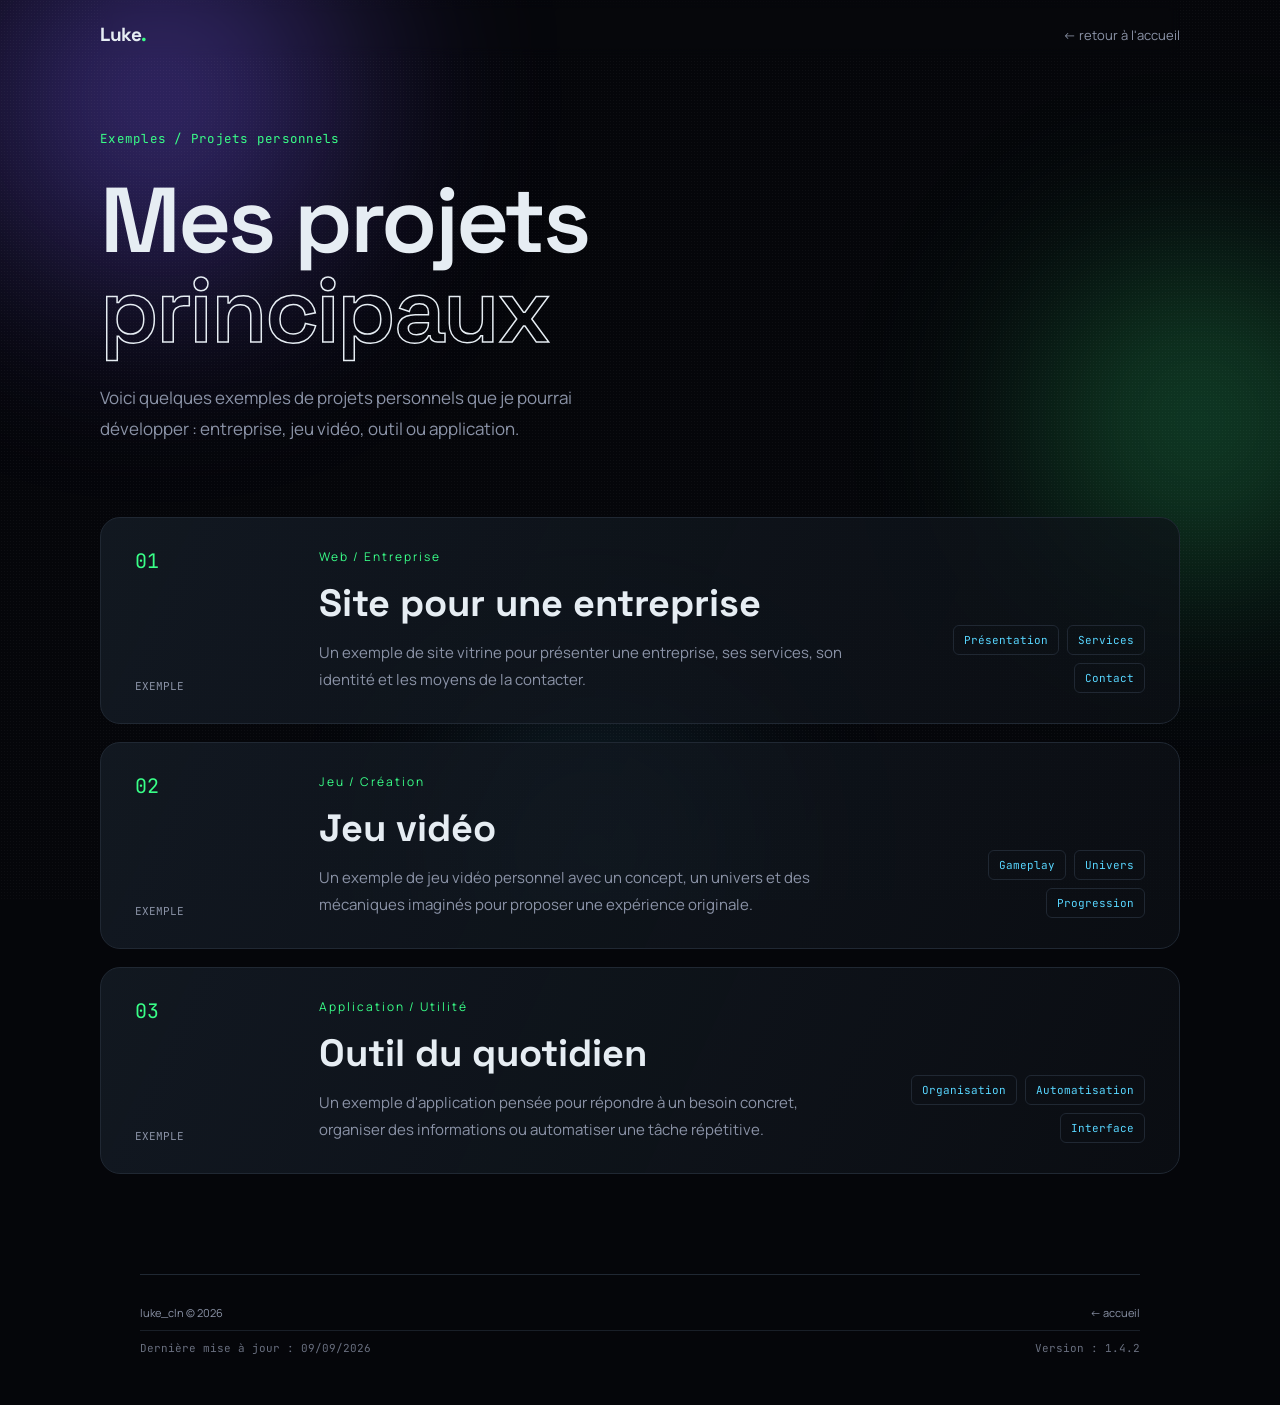
==== prin_project.html @ 0bf1b90a "Add files via upload" ====
<!DOCTYPE html>
<html lang="fr">
<head>
<meta charset="UTF-8">
<meta name="viewport" content="width=device-width, initial-scale=1.0">
<title>Mes projets personnels — Luke Coulon</title>
<link rel="preconnect" href="https://fonts.googleapis.com">
<link rel="preconnect" href="https://fonts.gstatic.com" crossorigin>
<link href="https://fonts.googleapis.com/css2?family=Space+Grotesk:wght@500;600;700&family=Manrope:wght@400;500;600;700&family=JetBrains+Mono:wght@400;500&display=swap" rel="stylesheet">
<link rel="stylesheet" href="style.css">
</head>
<body class="home projects-page">

<div class="bg-orbs" aria-hidden="true">
  <span class="orb orb-a"></span>
  <span class="orb orb-b"></span>
  <span class="orb orb-c"></span>
  <span class="grain"></span>
</div>

<header class="topbar">
  <a href="index.html" class="brand">Luke<span>.</span></a>
  <a href="index.html" class="back-link">← retour à l'accueil</a>
</header>

<main class="projects-page-main">
  <section class="projects-page-intro reveal">
    <span class="section-index">Exemples / Projets personnels</span>
    <h1>Mes projets<br><span>principaux</span></h1>
    <p>Voici quelques exemples de projets personnels que je pourrai développer : entreprise, jeu vidéo, outil ou application.</p>
  </section>

  <section class="personal-project-list" aria-label="Présentation de mes projets personnels">
    <article class="personal-project tilt">
      <div class="personal-project-meta"><span>01</span><span>Exemple</span></div>
      <div class="personal-project-content">
        <div>
          <span class="hero-label">Web / Entreprise</span>
          <h2>Site pour une entreprise</h2>
          <p>Un exemple de site vitrine pour présenter une entreprise, ses services, son identité et les moyens de la contacter.</p>
        </div>
        <div class="project-tech-list"><span>Présentation</span><span>Services</span><span>Contact</span></div>
      </div>
    </article>

    <article class="personal-project tilt">
      <div class="personal-project-meta"><span>02</span><span>Exemple</span></div>
      <div class="personal-project-content">
        <div>
          <span class="hero-label">Jeu / Création</span>
          <h2>Jeu vidéo</h2>
          <p>Un exemple de jeu vidéo personnel avec un concept, un univers et des mécaniques imaginés pour proposer une expérience originale.</p>
        </div>
        <div class="project-tech-list"><span>Gameplay</span><span>Univers</span><span>Progression</span></div>
      </div>
    </article>

    <article class="personal-project tilt">
      <div class="personal-project-meta"><span>03</span><span>Exemple</span></div>
      <div class="personal-project-content">
        <div>
          <span class="hero-label">Application / Utilité</span>
          <h2>Outil du quotidien</h2>
          <p>Un exemple d'application pensée pour répondre à un besoin concret, organiser des informations ou automatiser une tâche répétitive.</p>
        </div>
        <div class="project-tech-list"><span>Organisation</span><span>Automatisation</span><span>Interface</span></div>
      </div>
    </article>
  </section>
</main>

<footer>
  <div class="footer-row">
    <span>luke_cln © 2026</span>
    <a href="index.html">← accueil</a>
  </div>
  <div class="footer-meta">
    <span>Dernière mise à jour : 09/09/2026</span>
    <span>Version : 1.4.2</span>
  </div>
</footer>

<script>
const reduceMotion = window.matchMedia("(prefers-reduced-motion: reduce)").matches;

if (!reduceMotion) {
  document.querySelectorAll(".tilt").forEach((card) => {
    card.addEventListener("pointermove", (event) => {
      const rect = card.getBoundingClientRect();
      const x = (event.clientX - rect.left) / rect.width - 0.5;
      const y = (event.clientY - rect.top) / rect.height - 0.5;
      card.style.transform = `perspective(700px) rotateX(${y * -6}deg) rotateY(${x * 6}deg) translateY(-3px)`;
    });
    card.addEventListener("pointerleave", () => { card.style.transform = ""; });
  });
}
</script>
</body>
</html>
---- style.css ----
/* =====================================================
   TOKENS
   - le monospace reste la signature de la partie "dev"
     (project.html) : body par défaut = mono.
   - la page d'accueil (body.home) bascule sur les polices
     d'affichage/texte, le mono n'y sert plus qu'à quelques
     détails ponctuels (aperçu terminal).
===================================================== */

* {
  box-sizing: border-box;
}

:root {
  --bg: #05060a;
  --panel: #0d1117;
  --panel-light: #131a23;
  --border: #202833;
  --border-hover: #34424f;

  --text: #e6edf3;
  --muted: #8b93a7;
  --green: #39ff88;
  --green-dim: rgba(57, 255, 136, 0.12);
  --violet: #7c5cff;
  --violet-dim: rgba(124, 92, 255, 0.16);
  --cyan: #58d6ff;
  --red: #ff5f56;

  --radius: 10px;
  --radius-sm: 6px;
  --radius-lg: 20px;

  --mono: "JetBrains Mono", "Fira Code", ui-monospace, SFMono-Regular, Menlo, monospace;
  --font-body: "Manrope", -apple-system, BlinkMacSystemFont, "Segoe UI", sans-serif;
  --font-display: "Space Grotesk", var(--font-body);
}

html {
  scroll-behavior: smooth;
}

body {
  margin: 0;
  background: var(--bg);
  color: var(--text);
  font-family: var(--mono);
  font-size: 15px;
  min-height: 100vh;
}

a {
  color: inherit;
}

::selection {
  background: var(--green-dim);
  color: var(--green);
}

a:focus-visible,
button:focus-visible,
input:focus-visible {
  outline: 2px solid var(--green);
  outline-offset: 2px;
}

@media (prefers-reduced-motion: reduce) {
  * {
    animation-duration: 0.001ms !important;
    transition-duration: 0.001ms !important;
  }
}

/* =====================================================
   BOUTONS (partagés)
===================================================== */

.btn {
  display: inline-flex;
  align-items: center;
  gap: 10px;
  padding: 14px 24px;
  border-radius: 999px;
  font-family: var(--font-body);
  font-weight: 600;
  font-size: 14.5px;
  text-decoration: none;
  cursor: pointer;
  border: 1px solid transparent;
  transition: transform 0.25s cubic-bezier(.2,.8,.2,1), box-shadow 0.25s ease, background 0.25s ease, border-color 0.25s ease;
}

.btn:hover {
  transform: translateY(-2px) scale(1.03);
}

.btn-primary {
  background: linear-gradient(135deg, var(--green), #1fd66f);
  color: #04150a;
  box-shadow: 0 10px 30px rgba(57, 255, 136, 0.25);
}

.btn-primary:hover {
  box-shadow: 0 16px 40px rgba(57, 255, 136, 0.35);
}

.btn-ghost {
  background: rgba(255, 255, 255, 0.04);
  border-color: var(--border);
  color: var(--text);
}

.btn-ghost:hover {
  border-color: var(--border-hover);
  background: rgba(255, 255, 255, 0.07);
}

/* =====================================================
   FOOTER (partagé)
===================================================== */

footer {
  border-top: 1px solid var(--border);
  padding: 22px min(1000px, 92%) 40px;
  max-width: 1000px;
  margin: 0 auto;
  display: flex;
  flex-direction: column;
  gap: 10px;
  color: var(--muted);
  font-size: 11px;
}

body.home footer {
  padding: 30px 0 50px;
  width: min(1080px, 90%);
  font-family: var(--font-body);
}

footer .footer-row {
  display: flex;
  justify-content: space-between;
}

footer .footer-meta {
  display: flex;
  justify-content: space-between;
  padding-top: 10px;
  border-top: 1px solid var(--border);
  opacity: 0.75;
  font-family: var(--mono);
}

footer a {
  color: var(--muted);
  text-decoration: none;
}

footer a:hover {
  color: var(--green);
}

@media (max-width: 520px) {
  footer .footer-meta {
    flex-direction: column;
    gap: 4px;
  }
}


/* =========================================================
   =========================================================
   PARTIE ACCUEIL — body.home
   Univers "portfolio" : profondeur, verre, cartes vivantes.
   =========================================================
   ========================================================= */

body.home {
  font-family: var(--font-body);
  overflow-x: hidden;
}

body.home h1,
body.home h2,
body.home h3,
body.home .brand {
  font-family: var(--font-display);
}

/* ---------- fond en profondeur ---------- */

.bg-orbs {
  position: fixed;
  inset: 0;
  z-index: -1;
  overflow: hidden;
  pointer-events: none;
}

.orb {
  position: absolute;
  border-radius: 50%;
  filter: blur(90px);
  opacity: 0.55;
  transition: transform 0.2s ease-out;
  will-change: transform;
}

.orb-a {
  width: 560px;
  height: 560px;
  top: -180px;
  left: -120px;
  background: radial-gradient(circle, var(--violet), transparent 70%);
}

.orb-b {
  width: 480px;
  height: 480px;
  top: 20%;
  right: -160px;
  background: radial-gradient(circle, var(--green), transparent 70%);
  opacity: 0.35;
}

.orb-c {
  width: 420px;
  height: 420px;
  bottom: -160px;
  left: 30%;
  background: radial-gradient(circle, var(--cyan), transparent 70%);
  opacity: 0.22;
}

.grain {
  position: absolute;
  inset: 0;
  background-image: radial-gradient(rgba(255,255,255,0.035) 1px, transparent 1px);
  background-size: 3px 3px;
  mix-blend-mode: overlay;
}

/* ---------- topbar ---------- */

.topbar {
  position: sticky;
  top: 0;
  z-index: 20;
  display: flex;
  align-items: center;
  justify-content: space-between;
  width: min(1080px, 90%);
  margin: 0 auto;
  padding: 22px 0;
  backdrop-filter: blur(6px);
}

.brand {
  font-weight: 700;
  font-size: 19px;
  text-decoration: none;
  color: var(--text);
  letter-spacing: -0.02em;
}

.brand span {
  color: var(--green);
}

.topnav {
  display: flex;
  align-items: center;
  gap: 26px;
}

.topnav a {
  text-decoration: none;
  color: var(--muted);
  font-size: 14px;
  font-weight: 500;
  transition: color 0.2s ease;
}

.topnav a:hover {
  color: var(--text);
}

.topnav-cta {
  padding: 8px 16px;
  border-radius: 999px;
  border: 1px solid var(--border);
  color: var(--text) !important;
}

.topnav-cta:hover {
  border-color: var(--green);
  color: var(--green) !important;
}

/* ---------- hero ---------- */

.hero {
  width: min(1080px, 90%);
  margin: 0 auto;
  min-height: 82vh;
  display: grid;
  grid-template-columns: 1.15fr 0.85fr;
  align-items: center;
  gap: 50px;
  padding: 40px 0 60px;
}

.hero-content.reveal {
  animation: rise 0.8s cubic-bezier(.2,.8,.2,1) both;
}

@keyframes rise {
  from { opacity: 0; transform: translateY(22px); }
  to { opacity: 1; transform: translateY(0); }
}

.hero-kicker {
  color: var(--muted);
  font-size: 14.5px;
  margin: 0 0 22px;
  max-width: 360px;
  line-height: 1.6;
}

.hero-title {
  font-size: clamp(38px, 5vw, 60px);
  line-height: 1.08;
  font-weight: 600;
  letter-spacing: -0.02em;
  margin: 0 0 24px;
}

.hero-highlight {
  background: linear-gradient(100deg, var(--green), var(--cyan));
  -webkit-background-clip: text;
  background-clip: text;
  color: transparent;
}

.hero-description {
  color: var(--muted);
  font-size: 17px;
  line-height: 1.7;
  max-width: 480px;
  margin: 0 0 36px;
}

.hero-actions {
  display: flex;
  gap: 14px;
  flex-wrap: wrap;
}

.hero-card {
  position: relative;
  background: linear-gradient(180deg, rgba(255,255,255,0.05), rgba(255,255,255,0.02));
  border: 1px solid var(--border);
  border-radius: var(--radius-lg);
  padding: 30px;
  backdrop-filter: blur(14px);
  box-shadow: 0 30px 80px rgba(0,0,0,0.5);
  transform-style: preserve-3d;
  transition: transform 0.25s cubic-bezier(.2,.8,.2,1);
}

.hero-card-glow {
  position: absolute;
  inset: -1px;
  border-radius: inherit;
  background: linear-gradient(135deg, rgba(57,255,136,0.25), transparent 40%);
  z-index: -1;
  filter: blur(20px);
}

.hero-card-row {
  display: flex;
  justify-content: space-between;
  align-items: center;
  padding: 14px 0;
  border-bottom: 1px solid var(--border);
}

.hero-card-row:first-of-type {
  padding-top: 0;
}

.hero-card-label {
  color: var(--muted);
  font-size: 13px;
}

.hero-card-row strong {
  font-size: 15px;
  font-weight: 600;
}

.hero-card-github {
  display: flex;
  align-items: center;
  gap: 9px;
  margin-top: 18px;
  color: var(--green);
  text-decoration: none;
  font-family: var(--mono);
  font-size: 12.5px;
}

.hero-card-github:hover {
  text-decoration: underline;
}

/* ---------- sections génériques ---------- */

.section {
  width: min(1080px, 90%);
  margin: 0 auto;
  padding: 90px 0;
}

.section-head {
  margin-bottom: 44px;
}

.section-index {
  display: inline-block;
  color: var(--green);
  font-family: var(--mono);
  font-size: 12.5px;
  letter-spacing: 0.02em;
  margin-bottom: 10px;
}

.section-head h2 {
  font-size: clamp(26px, 3.2vw, 36px);
  font-weight: 600;
  margin: 0;
  letter-spacing: -0.01em;
}

/* ---------- profil ---------- */

.about-grid {
  display: grid;
  grid-template-columns: 0.85fr 1.15fr;
  gap: 40px;
  align-items: start;
}

.about-text {
  color: var(--muted);
  font-size: 17px;
  line-height: 1.85;
  margin: 0;
}

.info-grid {
  display: grid;
  grid-template-columns: repeat(2, 1fr);
  gap: 14px;
}

.info-card {
  background: rgba(255,255,255,0.03);
  border: 1px solid var(--border);
  border-radius: var(--radius);
  padding: 20px;
  transition: transform 0.25s cubic-bezier(.2,.8,.2,1), border-color 0.25s ease, background 0.25s ease;
}

.info-card:hover {
  border-color: var(--border-hover);
  background: rgba(255,255,255,0.05);
}

.info-icon {
  color: var(--green);
  width: 38px;
  height: 38px;
  display: flex;
  align-items: center;
  justify-content: center;
  border-radius: var(--radius-sm);
  background: var(--green-dim);
  margin-bottom: 16px;
}

.info-label {
  display: block;
  color: var(--muted);
  font-size: 12px;
  margin-bottom: 6px;
}

.info-card strong {
  font-size: 15.5px;
  font-weight: 600;
}

/* ---------- competences ---------- */

.skills-grid {
  display: grid;
  grid-template-columns: repeat(auto-fit, minmax(230px, 1fr));
  gap: 16px;
}

.skill-card {
  background: rgba(255,255,255,0.03);
  border: 1px solid var(--border);
  border-radius: var(--radius);
  padding: 22px;
  transition: transform 0.25s cubic-bezier(.2,.8,.2,1), border-color 0.25s ease;
}

.skill-card:hover {
  border-color: var(--green);
}

.skill-top {
  display: flex;
  justify-content: space-between;
  font-size: 14.5px;
  font-weight: 600;
  margin-bottom: 14px;
}

.skill-percent {
  color: var(--muted);
  font-weight: 500;
  font-family: var(--mono);
  font-size: 12.5px;
}

.skill-track {
  height: 6px;
  border-radius: 10px;
  background: rgba(255,255,255,0.06);
  overflow: hidden;
}

.skill-track i {
  display: block;
  width: 0%;
  height: 100%;
  border-radius: 10px;
  background: linear-gradient(90deg, var(--green), var(--cyan));
  box-shadow: 0 0 14px rgba(57,255,136,0.45);
  transition: width 1.1s cubic-bezier(.2,.8,.2,1);
}

/* ---------- parcours ---------- */

.timeline {
  position: relative;
  display: flex;
  flex-direction: column;
  gap: 30px;
  padding-left: 30px;
}

.timeline::before {
  content: "";
  position: absolute;
  left: 5px;
  top: 6px;
  bottom: 6px;
  width: 1px;
  background: linear-gradient(var(--green), transparent 90%);
}

.timeline-item {
  position: relative;
}

.timeline-marker {
  position: absolute;
  left: -30px;
  top: 22px;
  width: 11px;
  height: 11px;
  border-radius: 50%;
  background: var(--green);
  box-shadow: 0 0 0 4px var(--green-dim);
}

.timeline-marker-open {
  background: var(--muted);
  box-shadow: 0 0 0 4px rgba(255,255,255,0.06);
}

.timeline-card {
  background: rgba(255,255,255,0.03);
  border: 1px solid var(--border);
  border-radius: var(--radius);
  padding: 24px 26px;
  transition: transform 0.25s cubic-bezier(.2,.8,.2,1), border-color 0.25s ease;
}

.timeline-card:hover {
  border-color: var(--border-hover);
}

.timeline-card-open {
  border-style: dashed;
}

.timeline-date {
  display: inline-block;
  color: var(--green);
  font-family: var(--mono);
  font-size: 12.5px;
  margin-bottom: 10px;
}

.timeline-card h3 {
  margin: 0 0 8px;
  font-size: 17px;
  font-weight: 600;
}

.timeline-card p {
  margin: 0;
  color: var(--muted);
  font-size: 14.5px;
  line-height: 1.7;
}

/* ---------- teaser terminal (porte vers project.html) ---------- */

.terminal-teaser {
  display: block;
  text-decoration: none;
  color: var(--text);
  background: #080b10;
  border: 1px solid var(--border);
  border-radius: var(--radius-lg);
  overflow: hidden;
  box-shadow: 0 30px 80px rgba(0,0,0,0.5);
  transition: transform 0.25s cubic-bezier(.2,.8,.2,1), border-color 0.25s ease;
}

.terminal-teaser:hover {
  border-color: var(--green);
}

.terminal-teaser-window {
  display: flex;
  align-items: center;
  gap: 16px;
  height: 42px;
  padding: 0 18px;
  background: #11161d;
  border-bottom: 1px solid var(--border);
}

.terminal-teaser-buttons {
  display: flex;
  gap: 7px;
}

.terminal-teaser-buttons span {
  width: 10px;
  height: 10px;
  border-radius: 50%;
  display: inline-block;
}

.terminal-teaser-buttons span:nth-child(1) { background: var(--red); }
.terminal-teaser-buttons span:nth-child(2) { background: #ffbd2e; }
.terminal-teaser-buttons span:nth-child(3) { background: #27c93f; }

.terminal-teaser-title {
  font-family: var(--mono);
  font-size: 12.5px;
  color: var(--muted);
}

.terminal-teaser-body {
  padding: 26px 28px 10px;
  font-family: var(--mono);
  font-size: 13.5px;
  line-height: 2;
}

.terminal-teaser-body p {
  margin: 0;
}

.tt-prompt {
  color: var(--green);
  margin-right: 8px;
}

.tt-muted {
  color: var(--muted);
}

.terminal-teaser-footer {
  display: flex;
  align-items: center;
  justify-content: space-between;
  padding: 20px 28px 26px;
  font-family: var(--font-body);
}

.terminal-teaser-footer strong {
  font-size: 16px;
}

/* ---------- contact ---------- */

.contact-card {
  background: linear-gradient(180deg, rgba(255,255,255,0.05), rgba(255,255,255,0.015));
  border: 1px solid var(--border);
  border-radius: var(--radius-lg);
  padding: 60px 50px;
  text-align: center;
  display: flex;
  flex-direction: column;
  align-items: center;
  gap: 14px;
  box-shadow: 0 30px 80px rgba(0,0,0,0.4);
}

.contact-card h2 {
  font-size: clamp(24px, 3.5vw, 34px);
  margin: 0;
  max-width: 640px;
  text-wrap: balance;
}

.contact-card p {
  color: var(--muted);
  margin: 0 0 12px;
}

.contact-actions {
  display: flex;
  gap: 14px;
  flex-wrap: wrap;
  justify-content: center;
}

.social-links {
  display: flex;
  justify-content: center;
  flex-wrap: wrap;
  gap: 10px 22px;
  margin-top: 8px;
}

.social-links a {
  color: var(--muted);
  font-family: var(--mono);
  font-size: 12px;
  text-decoration: none;
  transition: color 0.2s ease;
}

.social-links a span {
  color: var(--text);
}

.social-links a:hover,
.social-links a:hover span {
  color: var(--green);
}

/* ---------- projets principaux ---------- */

.featured-projects {
  display: grid;
  grid-template-columns: repeat(3, 1fr);
  gap: 16px;
  margin-bottom: 24px;
}

.featured-project {
  position: relative;
  min-height: 230px;
  padding: 26px;
  display: flex;
  flex-direction: column;
  align-items: flex-start;
  border: 1px solid var(--border);
  border-radius: var(--radius);
  background: linear-gradient(145deg, rgba(19, 26, 35, 0.9), rgba(13, 17, 23, 0.7));
  transform-style: preserve-3d;
  transition: border-color 0.2s ease, transform 0.25s ease;
}

.featured-project:hover {
  border-color: var(--green);
}

.featured-project-number {
  color: var(--green);
  font-family: var(--mono);
  font-size: 12px;
  margin-bottom: 32px;
}

.featured-project h3 {
  font-size: 20px;
  margin: 0 0 10px;
}

.featured-project p {
  color: var(--muted);
  line-height: 1.7;
  font-size: 14px;
  margin: 0 0 20px;
}

.featured-project-tag {
  margin-top: auto;
  color: var(--cyan);
  font-family: var(--mono);
  font-size: 11px;
}

.projects-more-link {
  display: inline-flex;
  align-items: center;
  gap: 10px;
  color: var(--green);
  font-size: 14px;
  font-weight: 600;
  text-decoration: none;
  transition: gap 0.2s ease, color 0.2s ease;
}

.projects-more-link:hover {
  gap: 15px;
  color: var(--text);
}

/* ---------- page projets personnels ---------- */

.projects-page .topbar {
  padding-bottom: 10px;
}

.projects-page .back-link {
  margin-bottom: 0;
}

.projects-page-main {
  width: min(1080px, 90%);
  margin: 0 auto;
  padding: 70px 0 100px;
}

.projects-page-intro {
  max-width: 700px;
  margin-bottom: 72px;
}

.projects-page-intro h1 {
  font-size: clamp(46px, 8vw, 92px);
  line-height: 0.98;
  font-weight: 600;
  letter-spacing: -0.03em;
  margin: 18px 0 28px;
}

.projects-page-intro h1 span {
  color: transparent;
  -webkit-text-stroke: 1.5px var(--text);
}

.projects-page-intro p {
  max-width: 560px;
  color: var(--muted);
  font-size: 17px;
  line-height: 1.8;
  margin: 0;
}

.personal-project-list {
  display: grid;
  gap: 18px;
}

.personal-project {
  display: grid;
  grid-template-columns: 150px 1fr;
  gap: 34px;
  padding: 30px 34px;
  border: 1px solid var(--border);
  border-radius: var(--radius-lg);
  background: linear-gradient(115deg, rgba(19, 26, 35, 0.92), rgba(13, 17, 23, 0.7));
  transform-style: preserve-3d;
  transition: border-color 0.2s ease, transform 0.25s ease;
}

.personal-project:hover {
  border-color: var(--green);
}

.personal-project-meta {
  display: flex;
  flex-direction: column;
  justify-content: space-between;
  color: var(--muted);
  font-family: var(--mono);
  font-size: 11px;
  text-transform: uppercase;
}

.personal-project-meta span:first-child {
  color: var(--green);
  font-size: 20px;
}

.personal-project-content {
  display: flex;
  justify-content: space-between;
  gap: 30px;
}

.personal-project .hero-label {
  display: block;
  margin-bottom: 14px;
}

.personal-project h2 {
  font-size: clamp(25px, 4vw, 38px);
  margin: 0 0 12px;
}

.personal-project p {
  max-width: 650px;
  color: var(--muted);
  line-height: 1.8;
  margin: 0;
}

.project-tech-list {
  display: flex;
  align-items: flex-end;
  align-content: flex-end;
  justify-content: flex-end;
  flex-wrap: wrap;
  gap: 8px;
  min-width: 150px;
}

.project-tech-list span {
  padding: 7px 10px;
  border: 1px solid var(--border);
  border-radius: var(--radius-sm);
  color: var(--cyan);
  font-family: var(--mono);
  font-size: 11px;
}


/* =========================================================
   =========================================================
   PARTIE DEV (project.html) — hors body.home
   Ici, le terminal reste la règle : monospace partout,
   fenêtres, prompts, cartes de dépôt.
   =========================================================
   ========================================================= */

.section-title {
  display: flex;
  align-items: center;
  gap: 15px;
  margin-bottom: 22px;
  color: var(--green);
  font-size: 13px;
}

.section-title div {
  height: 1px;
  flex: 1;
  background: var(--border);
}

.portfolio {
  width: min(1000px, 92%);
  margin: auto;
  padding: 50px 0 60px;
}

.terminal,
.detail-terminal {
  border: 1px solid var(--border);
  border-radius: var(--radius);
  overflow: hidden;
  background: #080b10;
  box-shadow: 0 25px 80px rgba(0, 0, 0, 0.45);
}

.terminal-header {
  height: 42px;
  display: flex;
  align-items: center;
  gap: 18px;
  padding: 0 16px;
  background: #11161d;
  border-bottom: 1px solid var(--border);
}

.terminal-buttons {
  display: flex;
  gap: 7px;
}

.dot {
  width: 11px;
  height: 11px;
  border-radius: 50%;
  display: inline-block;
}

.dot.red { background: var(--red); }
.dot.yellow { background: #ffbd2e; }
.dot.green { background: #27c93f; }

.terminal-title {
  color: var(--muted);
  font-size: 13px;
}

.terminal-body {
  padding: 25px;
  min-height: 150px;
  font-size: 14px;
  line-height: 1.85;
}

.terminal-line.muted { color: var(--muted); }
.terminal-line.success { color: var(--green); }

.prompt-user { color: var(--green); }
.prompt-path { color: var(--cyan); }

.green { color: var(--green); }
.error { color: var(--red); }

.hero-label {
  color: var(--green);
  font-size: 12px;
  letter-spacing: 2px;
  margin-bottom: 18px;
}

.back-link {
  display: inline-block;
  color: var(--muted);
  text-decoration: none;
  font-size: 13px;
  margin-bottom: 24px;
}

.back-link:hover {
  color: var(--green);
}

.projects-header {
  margin-bottom: 40px;
}

.projects-header h1 {
  font-size: clamp(34px, 6vw, 56px);
  margin: 12px 0 14px;
  font-weight: 600;
}

.projects-header h1 span {
  color: transparent;
  -webkit-text-stroke: 1.5px var(--text);
}

.projects-header p {
  color: var(--muted);
  max-width: 560px;
  line-height: 1.8;
  margin: 0;
}

.project-stats {
  display: grid;
  grid-template-columns: repeat(3, 1fr);
  gap: 12px;
  margin-bottom: 30px;
}

.stat-card {
  border: 1px solid var(--border);
  border-radius: var(--radius);
  padding: 20px;
  display: flex;
  flex-direction: column;
  gap: 6px;
  background: rgba(13, 17, 23, 0.6);
}

.stat-number {
  font-size: 28px;
  font-weight: 600;
  color: var(--green);
}

.stat-label {
  color: var(--muted);
  font-size: 12px;
}

.project-controls {
  display: flex;
  gap: 12px;
  margin-bottom: 30px;
  flex-wrap: wrap;
}

.search-box {
  flex: 1;
  min-width: 220px;
  display: flex;
  align-items: center;
  gap: 10px;
  border: 1px solid var(--border);
  border-radius: var(--radius);
  padding: 12px 16px;
  background: rgba(13, 17, 23, 0.6);
}

.search-box span {
  color: var(--green);
}

.search-box input {
  flex: 1;
  background: transparent;
  border: none;
  color: var(--text);
  font-family: inherit;
  font-size: 14px;
}

.search-box input:focus {
  outline: none;
}

.search-box input::placeholder {
  color: var(--muted);
}

.filters {
  display: flex;
  gap: 8px;
  flex-wrap: wrap;
}

.filter {
  appearance: none;
  display: flex;
  align-items: center;
  gap: 8px;
  border: 1px solid var(--border);
  background: rgba(13, 17, 23, 0.6);
  color: var(--muted);
  padding: 0 16px;
  height: 36px;
  border-radius: var(--radius);
  font-family: inherit;
  font-size: 13px;
  cursor: pointer;
  transition: border-color 0.2s ease, color 0.2s ease;
}

.filter:hover {
  border-color: var(--border-hover);
  color: var(--text);
}

.filter.active {
  border-color: var(--green);
  color: var(--green);
}

.language-dot {
  width: 8px;
  height: 8px;
  border-radius: 50%;
  display: inline-block;
}

.projects-grid {
  display: grid;
  grid-template-columns: repeat(auto-fill, minmax(260px, 1fr));
  gap: 16px;
  margin-bottom: 50px;
}

.loading {
  grid-column: 1 / -1;
  text-align: center;
  color: var(--muted);
  padding: 60px 20px;
  border: 1px dashed var(--border);
  border-radius: var(--radius);
}

.loading.error {
  color: var(--red);
  border-color: rgba(255, 95, 86, 0.35);
}

.loading a {
  color: var(--green);
  text-decoration: none;
}

.loading a:hover {
  text-decoration: underline;
}

.project-card {
  border: 1px solid var(--border);
  border-radius: var(--radius);
  padding: 20px;
  background: rgba(13, 17, 23, 0.6);
  display: flex;
  flex-direction: column;
  gap: 14px;
  transition: border-color 0.2s ease, transform 0.2s ease;
}

.project-card:hover {
  border-color: var(--border-hover);
  transform: translateY(-3px);
}

.project-card-top {
  display: flex;
  justify-content: space-between;
  align-items: center;
  font-size: 12px;
}

.project-language {
  display: flex;
  align-items: center;
  gap: 7px;
  color: var(--muted);
}

.project-stars {
  color: var(--muted);
}

.project-card h2 {
  font-size: 17px;
  margin: 0;
  font-weight: 600;
}

.project-card p {
  color: var(--muted);
  font-size: 13px;
  line-height: 1.7;
  margin: 0;
  flex: 1;
}

.project-card-footer {
  display: flex;
  justify-content: space-between;
  align-items: center;
  font-size: 11px;
  color: var(--muted);
  padding-top: 12px;
  border-top: 1px solid var(--border);
}

.project-card-footer button {
  appearance: none;
  background: transparent;
  border: none;
  color: var(--green);
  font-family: inherit;
  font-size: 12px;
  cursor: pointer;
  padding: 0;
}

.project-card-footer button:hover {
  text-decoration: underline;
}

.project-detail {
  margin-bottom: 60px;
}

.detail-terminal .terminal-header {
  justify-content: flex-start;
}

.detail-content {
  padding: 28px;
}

.detail-header {
  display: flex;
  justify-content: space-between;
  align-items: flex-start;
  gap: 20px;
  margin-bottom: 18px;
}

.detail-label {
  color: var(--green);
  font-size: 12px;
  margin-bottom: 8px;
}

.detail-header h2 {
  margin: 0 0 8px;
  font-size: 24px;
  font-weight: 600;
}

.detail-header p {
  color: var(--muted);
  margin: 0;
  max-width: 560px;
  line-height: 1.75;
}

.close-detail {
  appearance: none;
  background: transparent;
  border: 1px solid var(--border);
  color: var(--muted);
  width: 34px;
  height: 34px;
  border-radius: var(--radius-sm);
  font-size: 18px;
  cursor: pointer;
  flex-shrink: 0;
}

.close-detail:hover {
  color: var(--text);
  border-color: var(--border-hover);
}

.detail-tags {
  display: flex;
  gap: 8px;
  flex-wrap: wrap;
  margin-bottom: 24px;
}

.detail-tag {
  display: flex;
  align-items: center;
  gap: 7px;
  border: 1px solid var(--border);
  border-radius: 999px;
  padding: 5px 12px;
  font-size: 12px;
  color: var(--muted);
}

.readme {
  border-top: 1px solid var(--border);
  padding-top: 22px;
  margin-bottom: 24px;
  line-height: 1.8;
  color: var(--text);
  max-width: 100%;
  overflow-x: auto;
}

.readme img { max-width: 100%; }

.readme pre {
  background: #0d1117;
  border: 1px solid var(--border);
  border-radius: var(--radius-sm);
  padding: 14px;
  overflow-x: auto;
}

.readme code {
  background: #0d1117;
  padding: 2px 6px;
  border-radius: 4px;
  font-size: 13px;
}

.readme pre code {
  background: none;
  padding: 0;
}

.readme a { color: var(--cyan); }

.project-actions {
  display: flex;
  gap: 10px;
  flex-wrap: wrap;
}

.project-button {
  display: inline-flex;
  align-items: center;
  gap: 8px;
  border: 1px solid var(--border);
  color: var(--text);
  text-decoration: none;
  padding: 10px 18px;
  border-radius: var(--radius);
  font-size: 13px;
  transition: border-color 0.2s ease, background 0.2s ease;
}

.project-button:hover {
  border-color: var(--border-hover);
  background: var(--panel-light);
}

.project-button.primary {
  border-color: var(--green);
  color: var(--green);
}

.project-button.primary:hover {
  background: var(--green-dim);
}


/* =====================================================
   MOBILE
===================================================== */

@media (max-width: 900px) {

  .hero {
    grid-template-columns: 1fr;
    min-height: auto;
    padding: 20px 0 50px;
  }

  .about-grid {
    grid-template-columns: 1fr;
  }

  .featured-projects {
    grid-template-columns: 1fr;
  }

  .personal-project {
    grid-template-columns: 1fr;
    gap: 22px;
  }

  .personal-project-meta {
    flex-direction: row;
  }

  .personal-project-content {
    flex-direction: column;
    gap: 22px;
  }

  .project-tech-list {
    justify-content: flex-start;
    align-items: flex-start;
  }

  .orb {
    filter: blur(60px);
    opacity: 0.35;
  }
}

@media (max-width: 640px) {

  .portfolio {
    width: 90%;
  }

  .topnav {
    gap: 14px;
  }

  .topnav a:not(.topnav-cta) {
    display: none;
  }

  .terminal-body {
    padding: 18px;
  }

  .info-grid {
    grid-template-columns: 1fr;
  }

  .project-stats {
    grid-template-columns: 1fr;
  }

  .projects-page-main {
    padding-top: 45px;
  }

  .projects-page-intro {
    margin-bottom: 48px;
  }

  .personal-project {
    padding: 24px;
  }

  .detail-content {
    padding: 20px;
  }

  .detail-header {
    flex-direction: column;
  }

  footer {
    flex-direction: column;
    gap: 10px;
    text-align: center;
  }

}
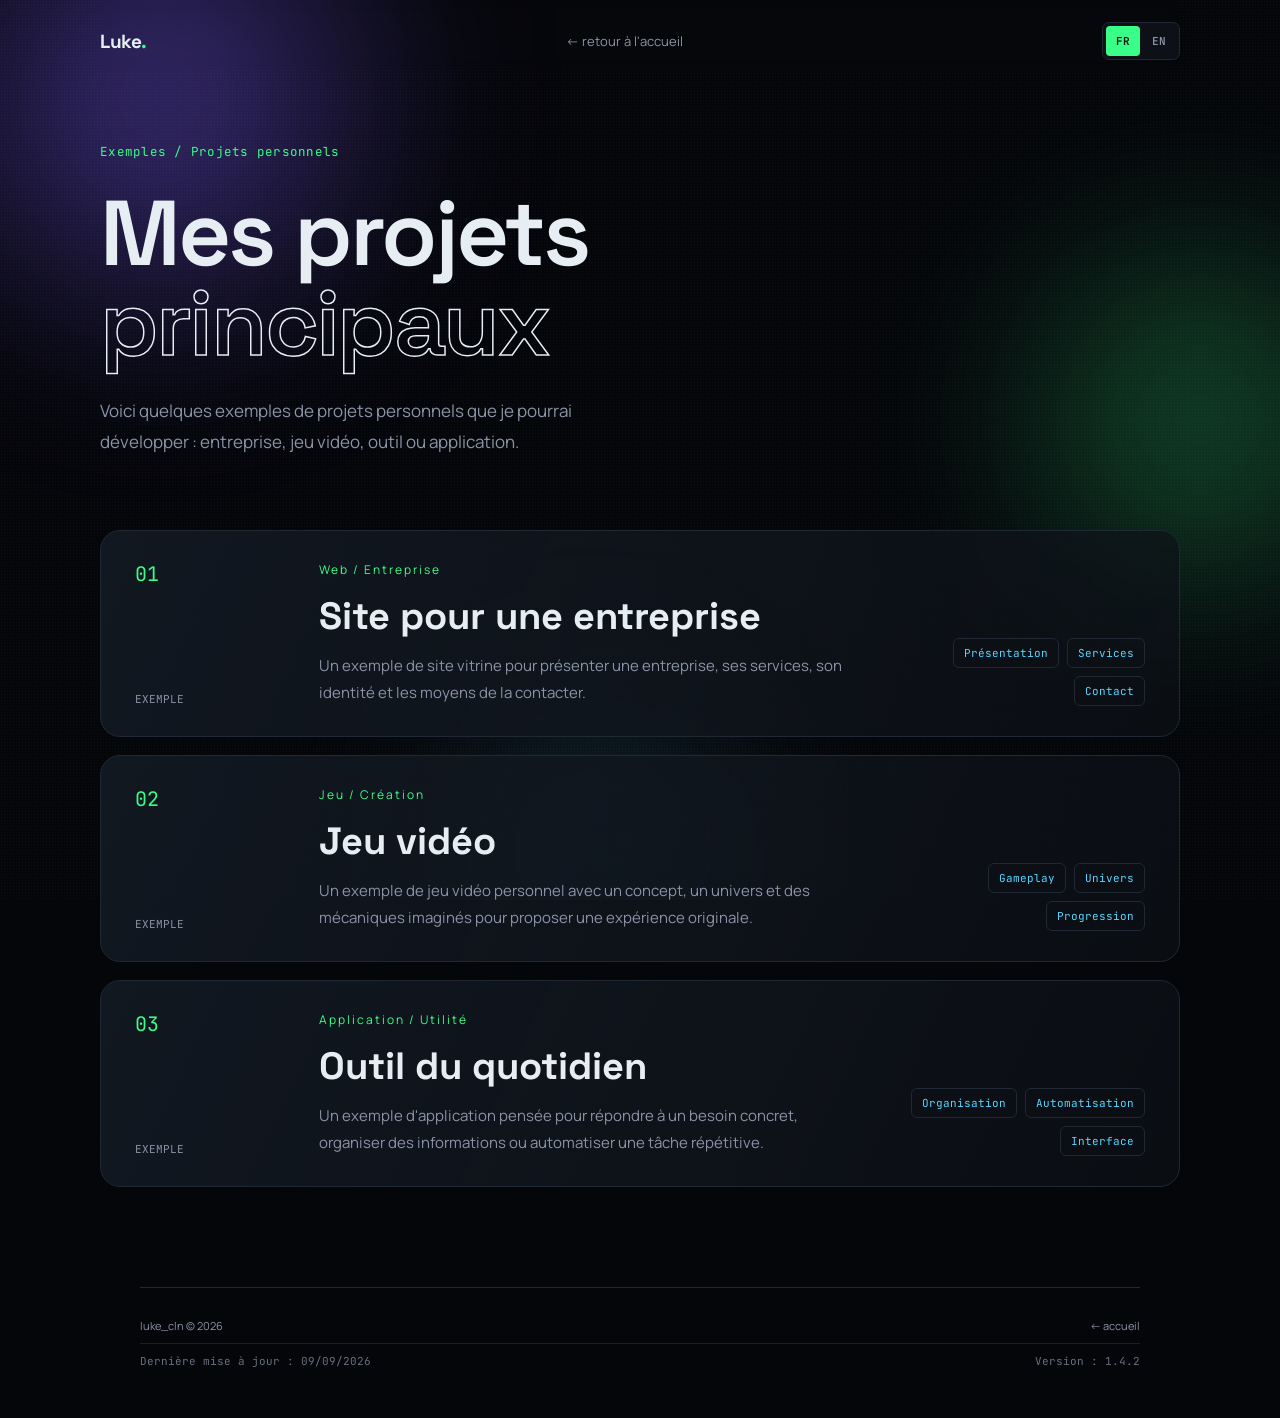
==== commit 19ade415: "Add files via upload" ====
--- a/prin_project.html
+++ b/prin_project.html
@@ -80,6 +80,7 @@
   </div>
 </footer>
 
+<script src="i18n.js"></script>
 <script>
 const reduceMotion = window.matchMedia("(prefers-reduced-motion: reduce)").matches;
 
--- a/style.css
+++ b/style.css
@@ -256,6 +256,45 @@
   backdrop-filter: blur(6px);
 }
 
+.language-switch {
+  display: inline-flex;
+  flex: 0 0 auto;
+  align-items: center;
+  gap: 2px;
+  padding: 3px;
+  border: 1px solid var(--border);
+  border-radius: 7px;
+  background: var(--panel);
+}
+
+.language-switch-floating {
+  position: fixed;
+  top: 18px;
+  right: max(5%, 18px);
+  z-index: 30;
+}
+
+.language-switch button {
+  min-width: 34px;
+  min-height: 30px;
+  padding: 0 7px;
+  border: 0;
+  border-radius: 4px;
+  background: transparent;
+  color: var(--muted);
+  font: 600 11px var(--mono);
+  cursor: pointer;
+}
+
+.language-switch button.active {
+  background: var(--green);
+  color: #04150a;
+}
+
+.language-switch button:focus-visible {
+  outline-offset: 2px;
+}
+
 .brand {
   font-weight: 700;
   font-size: 19px;
@@ -819,10 +858,33 @@
 }
 
 .featured-project-tag {
-  margin-top: auto;
   color: var(--cyan);
   font-family: var(--mono);
   font-size: 11px;
+}
+
+.featured-project-footer {
+  width: 100%;
+  display: flex;
+  align-items: center;
+  justify-content: space-between;
+  gap: 16px;
+  margin-top: auto;
+}
+
+.featured-project-link {
+  display: inline-flex;
+  align-items: center;
+  gap: 6px;
+  color: var(--green);
+  font-size: 13px;
+  font-weight: 600;
+  text-decoration: none;
+  white-space: nowrap;
+}
+
+.featured-project-link:hover {
+  color: var(--text);
 }
 
 .projects-more-link {
